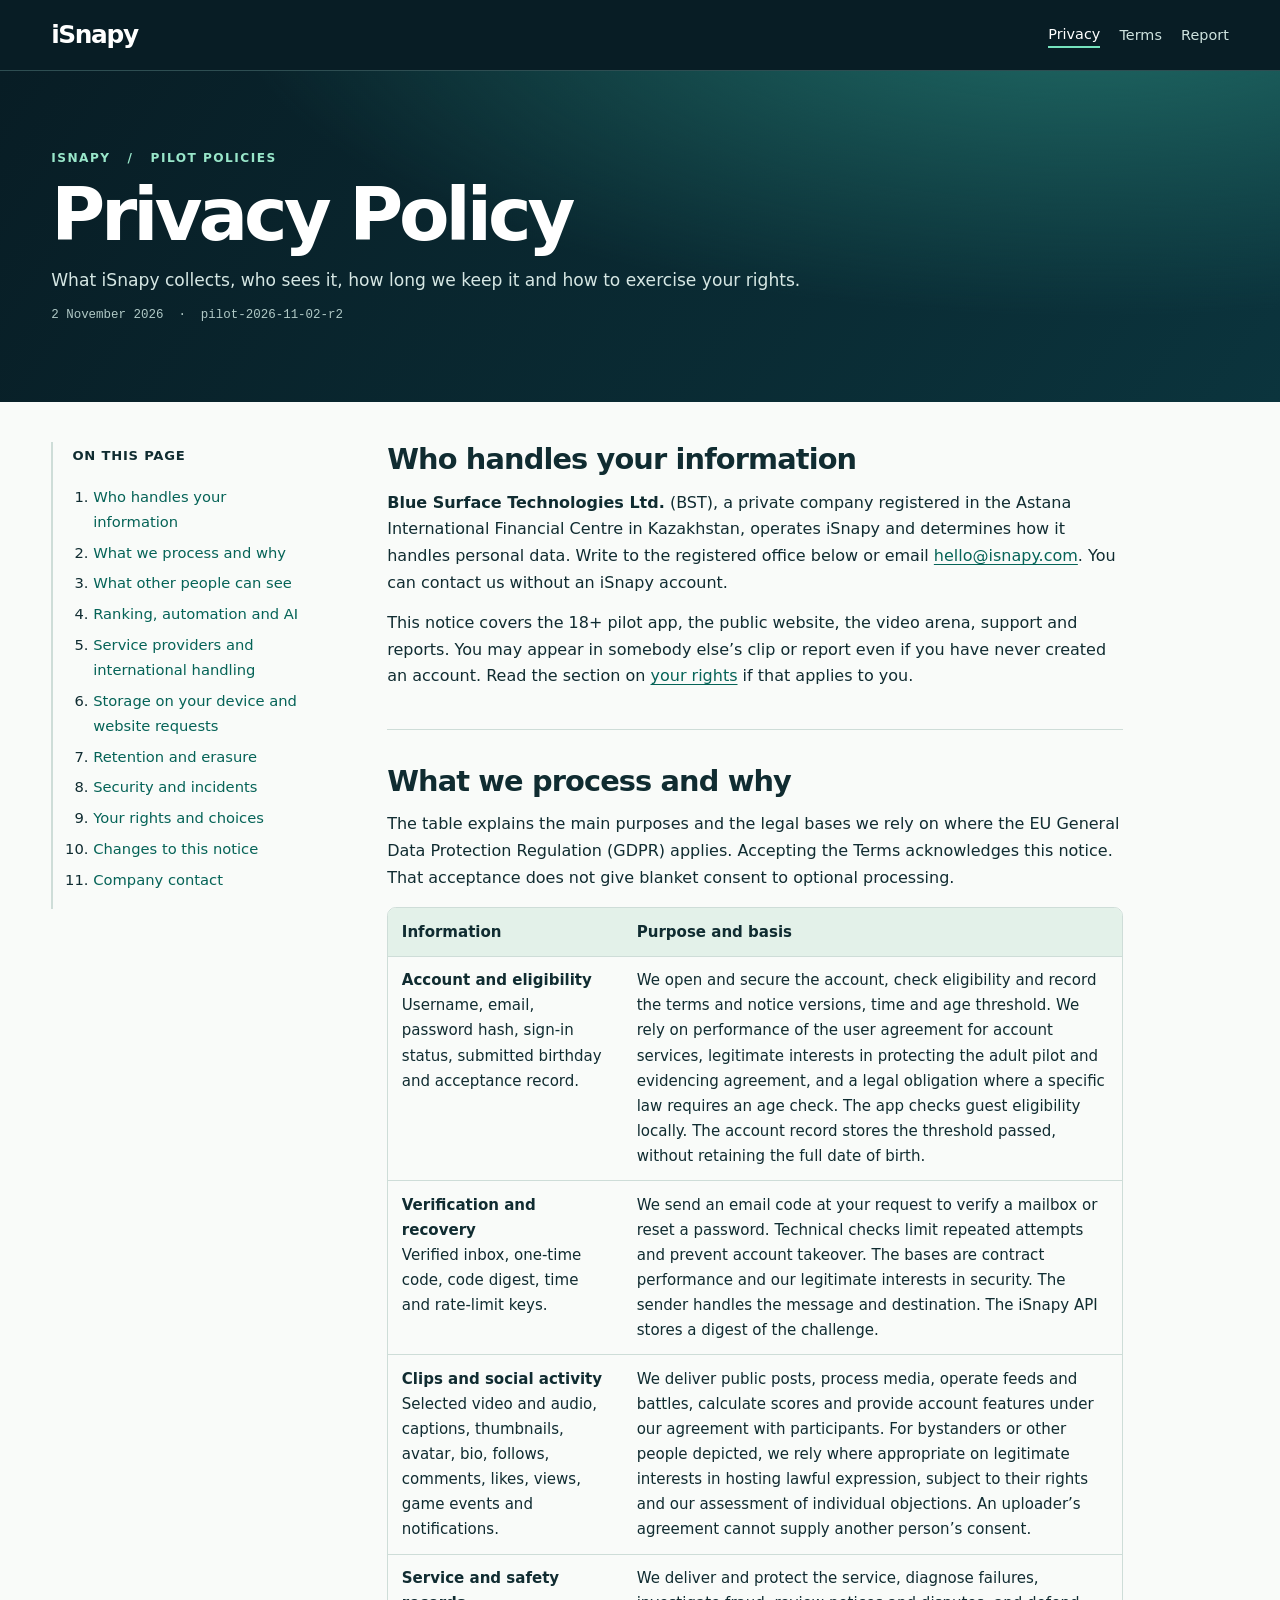
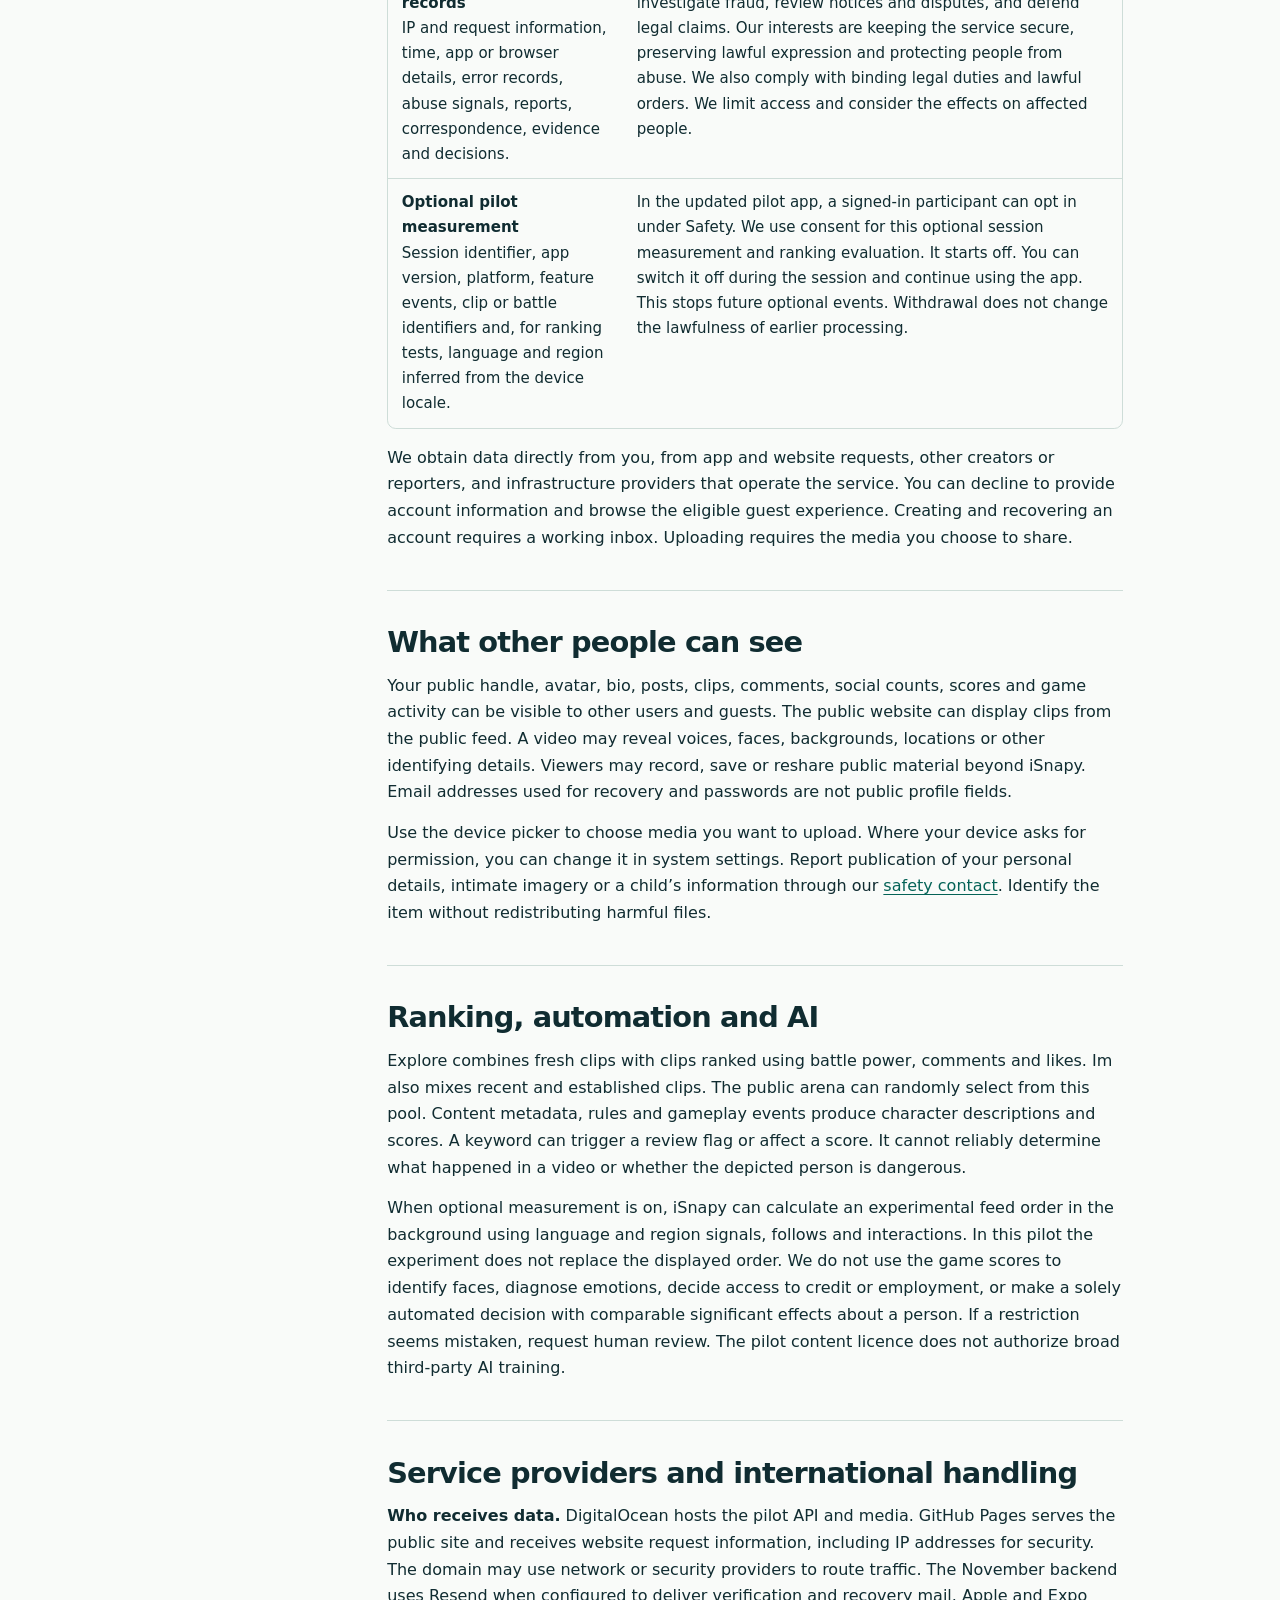
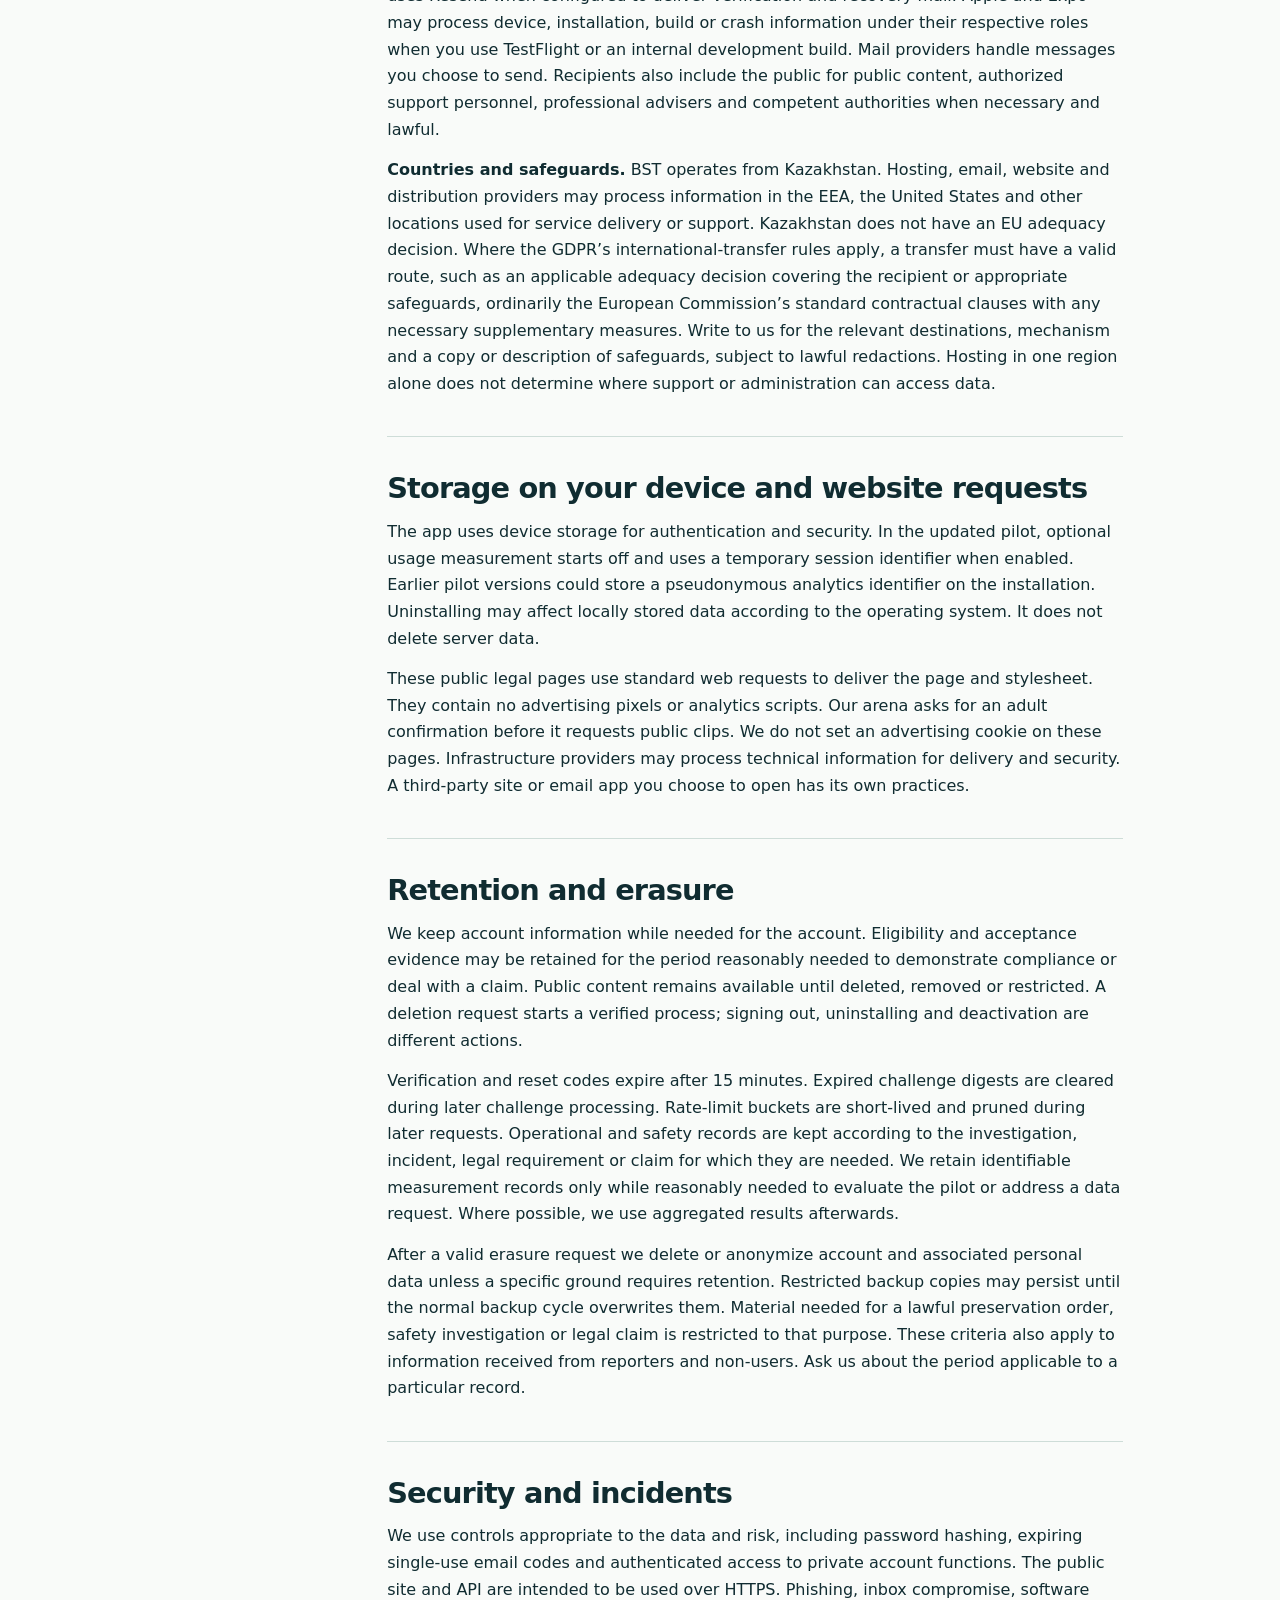
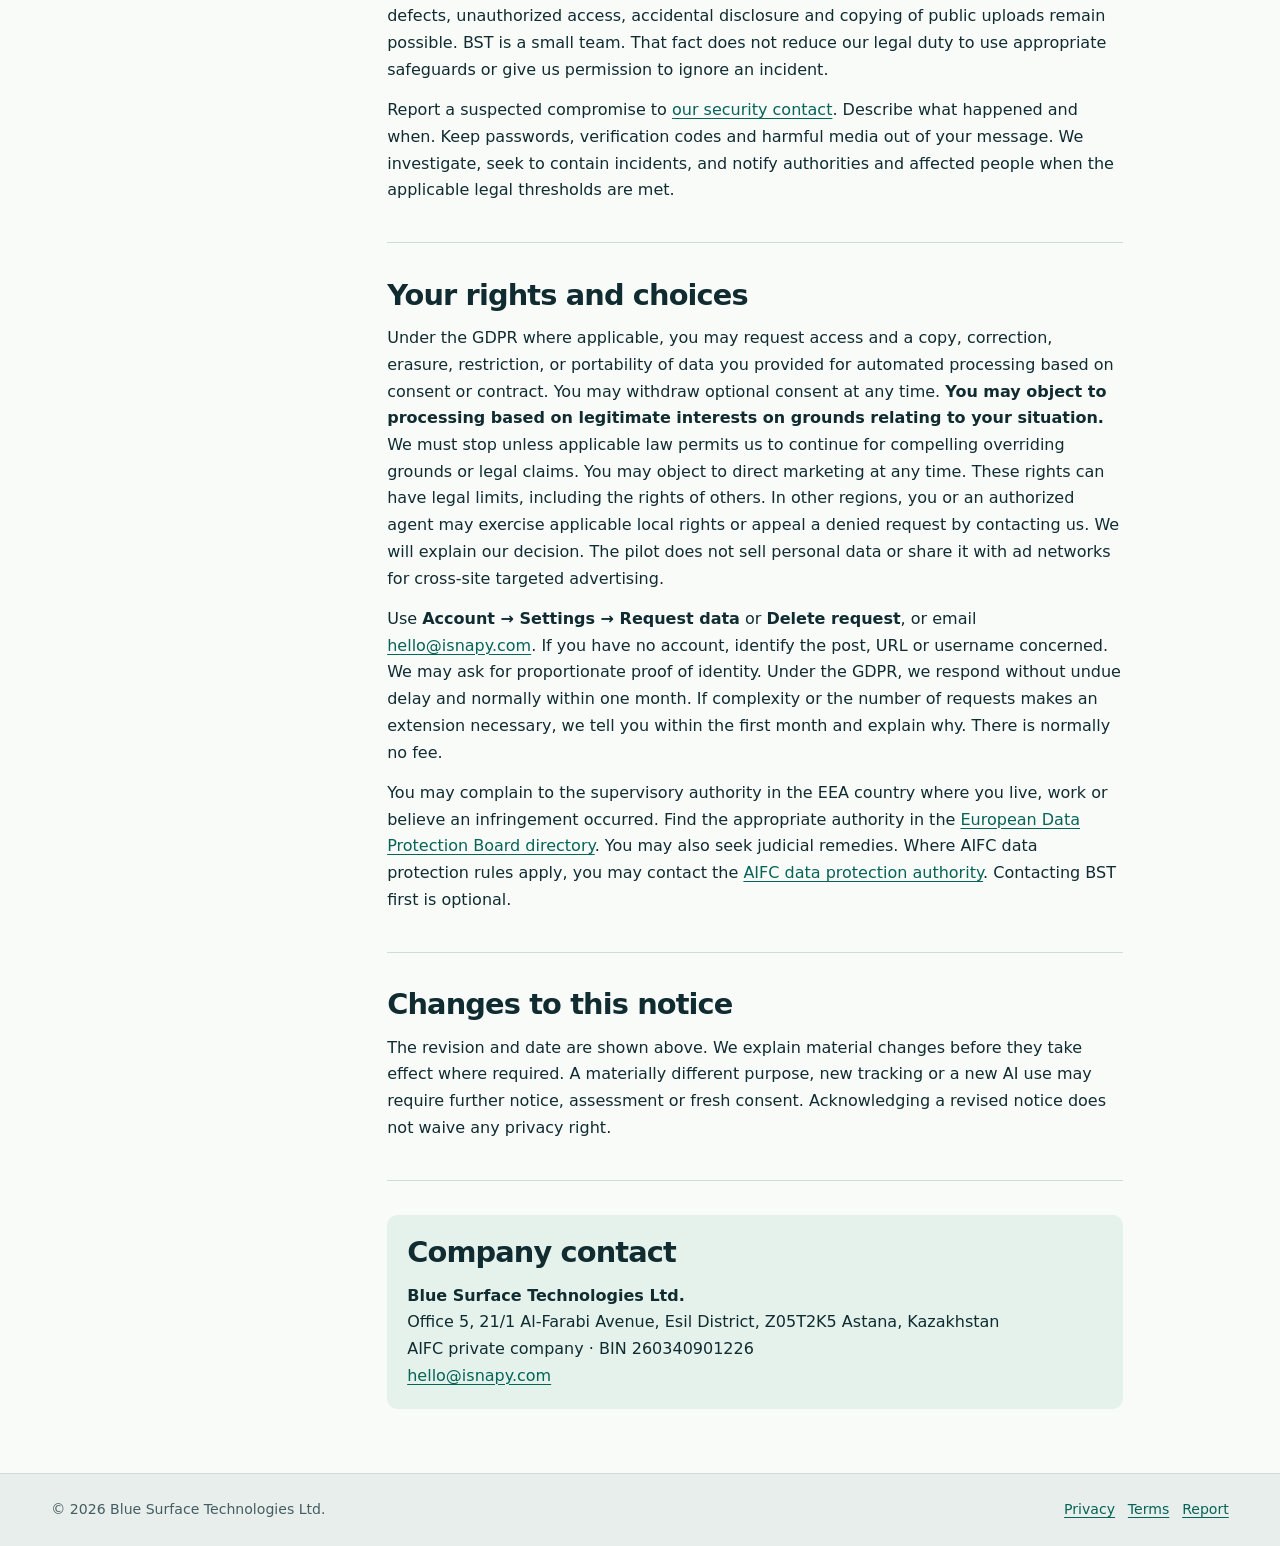
==== privacy.html @ b1e1d37d "Publish iSnapy privacy, terms and reporting pages" ====
<!doctype html>
<html lang="en"><head><meta charset="utf-8"><meta name="viewport" content="width=device-width,initial-scale=1"><meta name="theme-color" content="#081d25"><meta name="description" content="What iSnapy collects, who sees it, how long we keep it and how to exercise your rights."><link rel="canonical" href="https://isnapy.com/privacy.html"><link rel="stylesheet" href="legal.css"><title>Privacy Policy · iSnapy</title></head>
<body><a class="skip" href="#document">Skip to document</a><header class="mast"><nav class="nav" aria-label="Main"><a class="word" href="index.html">iSnapy</a><span class="navlinks"><a href="privacy.html" aria-current="page">Privacy</a><a href="terms.html">Terms</a><a href="safety.html">Report</a></span></nav></header>
<div class="hero"><div class="wrap"><div class="eyebrow">iSnapy &nbsp; / &nbsp; Pilot policies</div><h1>Privacy Policy</h1><p>What iSnapy collects, who sees it, how long we keep it and how to exercise your rights.</p><div class="stamp">2 November 2026 &nbsp;·&nbsp; pilot-2026-11-02-r2</div></div></div>
<main class="wrap layout" id="document"><aside class="toc"><nav aria-label="On this page"><strong>On this page</strong><ol><li><a href="#controller">Who handles your information</a></li><li><a href="#purposes">What we process and why</a></li><li><a href="#visibility">What other people can see</a></li><li><a href="#ranking">Ranking, automation and AI</a></li><li><a href="#transfers">Service providers and international handling</a></li><li><a href="#devices">Storage on your device and website requests</a></li><li><a href="#retention">Retention and erasure</a></li><li><a href="#security">Security and incidents</a></li><li><a href="#rights">Your rights and choices</a></li><li><a href="#changes">Changes to this notice</a></li><li><a href="#contact">Company contact</a></li></ol></nav></aside>
<article><section id="controller"><h2>Who handles your information</h2>
<p><strong>Blue Surface Technologies Ltd.</strong> (BST), a private company registered in the Astana International Financial Centre in Kazakhstan, operates iSnapy and determines how it handles personal data. Write to the registered office below or email <a href="mailto:hello@isnapy.com?subject=iSnapy%20privacy">hello@isnapy.com</a>. You can contact us without an iSnapy account.</p>
<p>This notice covers the 18+ pilot app, the public website, the video arena, support and reports. You may appear in somebody else’s clip or report even if you have never created an account. Read the section on <a href="#rights">your rights</a> if that applies to you.</p>
</section>
<section id="purposes"><h2>What we process and why</h2>
<p>The table explains the main purposes and the legal bases we rely on where the EU General Data Protection Regulation (GDPR) applies. Accepting the Terms acknowledges this notice. That acceptance does not give blanket consent to optional processing.</p>
<div class="table-scroll" tabindex="0" role="region" aria-label="Purposes and legal bases"><table><thead><tr><th>Information</th><th>Purpose and basis</th></tr></thead><tbody>
<tr><td><strong>Account and eligibility</strong><br>Username, email, password hash, sign-in status, submitted birthday and acceptance record.</td><td>We open and secure the account, check eligibility and record the terms and notice versions, time and age threshold. We rely on performance of the user agreement for account services, legitimate interests in protecting the adult pilot and evidencing agreement, and a legal obligation where a specific law requires an age check. The app checks guest eligibility locally. The account record stores the threshold passed, without retaining the full date of birth.</td></tr>
<tr><td><strong>Verification and recovery</strong><br>Verified inbox, one-time code, code digest, time and rate-limit keys.</td><td>We send an email code at your request to verify a mailbox or reset a password. Technical checks limit repeated attempts and prevent account takeover. The bases are contract performance and our legitimate interests in security. The sender handles the message and destination. The iSnapy API stores a digest of the challenge.</td></tr>
<tr><td><strong>Clips and social activity</strong><br>Selected video and audio, captions, thumbnails, avatar, bio, follows, comments, likes, views, game events and notifications.</td><td>We deliver public posts, process media, operate feeds and battles, calculate scores and provide account features under our agreement with participants. For bystanders or other people depicted, we rely where appropriate on legitimate interests in hosting lawful expression, subject to their rights and our assessment of individual objections. An uploader’s agreement cannot supply another person’s consent.</td></tr>
<tr><td><strong>Service and safety records</strong><br>IP and request information, time, app or browser details, error records, abuse signals, reports, correspondence, evidence and decisions.</td><td>We deliver and protect the service, diagnose failures, investigate fraud, review notices and disputes, and defend legal claims. Our interests are keeping the service secure, preserving lawful expression and protecting people from abuse. We also comply with binding legal duties and lawful orders. We limit access and consider the effects on affected people.</td></tr>
<tr><td><strong>Optional pilot measurement</strong><br>Session identifier, app version, platform, feature events, clip or battle identifiers and, for ranking tests, language and region inferred from the device locale.</td><td>In the updated pilot app, a signed-in participant can opt in under Safety. We use consent for this optional session measurement and ranking evaluation. It starts off. You can switch it off during the session and continue using the app. This stops future optional events. Withdrawal does not change the lawfulness of earlier processing.</td></tr>
</tbody></table></div>
<p>We obtain data directly from you, from app and website requests, other creators or reporters, and infrastructure providers that operate the service. You can decline to provide account information and browse the eligible guest experience. Creating and recovering an account requires a working inbox. Uploading requires the media you choose to share.</p>
</section>
<section id="visibility"><h2>What other people can see</h2>
<p>Your public handle, avatar, bio, posts, clips, comments, social counts, scores and game activity can be visible to other users and guests. The public website can display clips from the public feed. A video may reveal voices, faces, backgrounds, locations or other identifying details. Viewers may record, save or reshare public material beyond iSnapy. Email addresses used for recovery and passwords are not public profile fields.</p>
<p>Use the device picker to choose media you want to upload. Where your device asks for permission, you can change it in system settings. Report publication of your personal details, intimate imagery or a child’s information through our <a href="safety.html">safety contact</a>. Identify the item without redistributing harmful files.</p>
</section>
<section id="ranking"><h2>Ranking, automation and AI</h2>
<p>Explore combines fresh clips with clips ranked using battle power, comments and likes. Im also mixes recent and established clips. The public arena can randomly select from this pool. Content metadata, rules and gameplay events produce character descriptions and scores. A keyword can trigger a review flag or affect a score. It cannot reliably determine what happened in a video or whether the depicted person is dangerous.</p>
<p>When optional measurement is on, iSnapy can calculate an experimental feed order in the background using language and region signals, follows and interactions. In this pilot the experiment does not replace the displayed order. We do not use the game scores to identify faces, diagnose emotions, decide access to credit or employment, or make a solely automated decision with comparable significant effects about a person. If a restriction seems mistaken, request human review. The pilot content licence does not authorize broad third-party AI training.</p>
</section>
<section id="transfers"><h2>Service providers and international handling</h2>
<p><strong>Who receives data.</strong> DigitalOcean hosts the pilot API and media. GitHub Pages serves the public site and receives website request information, including IP addresses for security. The domain may use network or security providers to route traffic. The November backend uses Resend when configured to deliver verification and recovery mail. Apple and Expo may process device, installation, build or crash information under their respective roles when you use TestFlight or an internal development build. Mail providers handle messages you choose to send. Recipients also include the public for public content, authorized support personnel, professional advisers and competent authorities when necessary and lawful.</p>
<p><strong>Countries and safeguards.</strong> BST operates from Kazakhstan. Hosting, email, website and distribution providers may process information in the EEA, the United States and other locations used for service delivery or support. Kazakhstan does not have an EU adequacy decision. Where the GDPR’s international-transfer rules apply, a transfer must have a valid route, such as an applicable adequacy decision covering the recipient or appropriate safeguards, ordinarily the European Commission’s standard contractual clauses with any necessary supplementary measures. Write to us for the relevant destinations, mechanism and a copy or description of safeguards, subject to lawful redactions. Hosting in one region alone does not determine where support or administration can access data.</p>
</section>
<section id="devices"><h2>Storage on your device and website requests</h2>
<p>The app uses device storage for authentication and security. In the updated pilot, optional usage measurement starts off and uses a temporary session identifier when enabled. Earlier pilot versions could store a pseudonymous analytics identifier on the installation. Uninstalling may affect locally stored data according to the operating system. It does not delete server data.</p>
<p>These public legal pages use standard web requests to deliver the page and stylesheet. They contain no advertising pixels or analytics scripts. Our arena asks for an adult confirmation before it requests public clips. We do not set an advertising cookie on these pages. Infrastructure providers may process technical information for delivery and security. A third-party site or email app you choose to open has its own practices.</p>
</section>
<section id="retention"><h2>Retention and erasure</h2>
<p>We keep account information while needed for the account. Eligibility and acceptance evidence may be retained for the period reasonably needed to demonstrate compliance or deal with a claim. Public content remains available until deleted, removed or restricted. A deletion request starts a verified process; signing out, uninstalling and deactivation are different actions.</p>
<p>Verification and reset codes expire after 15 minutes. Expired challenge digests are cleared during later challenge processing. Rate-limit buckets are short-lived and pruned during later requests. Operational and safety records are kept according to the investigation, incident, legal requirement or claim for which they are needed. We retain identifiable measurement records only while reasonably needed to evaluate the pilot or address a data request. Where possible, we use aggregated results afterwards.</p>
<p>After a valid erasure request we delete or anonymize account and associated personal data unless a specific ground requires retention. Restricted backup copies may persist until the normal backup cycle overwrites them. Material needed for a lawful preservation order, safety investigation or legal claim is restricted to that purpose. These criteria also apply to information received from reporters and non-users. Ask us about the period applicable to a particular record.</p>
</section>
<section id="security"><h2>Security and incidents</h2>
<p>We use controls appropriate to the data and risk, including password hashing, expiring single-use email codes and authenticated access to private account functions. The public site and API are intended to be used over HTTPS. Phishing, inbox compromise, software defects, unauthorized access, accidental disclosure and copying of public uploads remain possible. BST is a small team. That fact does not reduce our legal duty to use appropriate safeguards or give us permission to ignore an incident.</p>
<p>Report a suspected compromise to <a href="mailto:hello@isnapy.com?subject=iSnapy%20security%20incident">our security contact</a>. Describe what happened and when. Keep passwords, verification codes and harmful media out of your message. We investigate, seek to contain incidents, and notify authorities and affected people when the applicable legal thresholds are met.</p>
</section>
<section id="rights"><h2>Your rights and choices</h2>
<p>Under the GDPR where applicable, you may request access and a copy, correction, erasure, restriction, or portability of data you provided for automated processing based on consent or contract. You may withdraw optional consent at any time. <strong>You may object to processing based on legitimate interests on grounds relating to your situation.</strong> We must stop unless applicable law permits us to continue for compelling overriding grounds or legal claims. You may object to direct marketing at any time. These rights can have legal limits, including the rights of others. In other regions, you or an authorized agent may exercise applicable local rights or appeal a denied request by contacting us. We will explain our decision. The pilot does not sell personal data or share it with ad networks for cross-site targeted advertising.</p>
<p>Use <strong>Account → Settings → Request data</strong> or <strong>Delete request</strong>, or email <a href="mailto:hello@isnapy.com?subject=iSnapy%20data%20rights">hello@isnapy.com</a>. If you have no account, identify the post, URL or username concerned. We may ask for proportionate proof of identity. Under the GDPR, we respond without undue delay and normally within one month. If complexity or the number of requests makes an extension necessary, we tell you within the first month and explain why. There is normally no fee.</p>
<p>You may complain to the supervisory authority in the EEA country where you live, work or believe an infringement occurred. Find the appropriate authority in the <a href="https://www.edpb.europa.eu/about-edpb/about-edpb/members_en">European Data Protection Board directory</a>. You may also seek judicial remedies. Where AIFC data protection rules apply, you may contact the <a href="https://aifc.kz/legal-framework/aifc-data-protection-regulations/">AIFC data protection authority</a>. Contacting BST first is optional.</p>
</section>
<section id="changes"><h2>Changes to this notice</h2>
<p>The revision and date are shown above. We explain material changes before they take effect where required. A materially different purpose, new tracking or a new AI use may require further notice, assessment or fresh consent. Acknowledging a revised notice does not waive any privacy right.</p>
</section><div class="contact" id="contact"><h2>Company contact</h2><address><strong>Blue Surface Technologies Ltd.</strong><br>Office 5, 21/1 Al-Farabi Avenue, Esil District, Z05T2K5 Astana, Kazakhstan<br>AIFC private company · BIN 260340901226<br><a href="mailto:hello@isnapy.com">hello@isnapy.com</a></address></div></article></main>
<footer class="foot"><div class="wrap"><span>© 2026 Blue Surface Technologies Ltd.</span><nav aria-label="Legal"><a href="privacy.html" aria-current="page">Privacy</a><a href="terms.html">Terms</a><a href="safety.html">Report</a></nav></div></footer></body></html>
---- legal.css ----
:root{color-scheme:light;--ink:#102c31;--muted:#445d61;--edge:#ceddd8;--sea:#056357;--paper:#f9fbf9}
*{box-sizing:border-box}html{scroll-behavior:smooth;scroll-padding-top:1rem}body{margin:0;background:var(--paper);color:var(--ink);font:1rem/1.67 system-ui,-apple-system,BlinkMacSystemFont,"Segoe UI",sans-serif}a{color:var(--sea);text-decoration-thickness:.08em;text-underline-offset:.18em}a:focus-visible,summary:focus-visible,.table-scroll:focus-visible{outline:3px solid #d76f26;outline-offset:4px}.skip{position:absolute;left:.8rem;top:-6rem;background:white;padding:.5rem;z-index:3}.skip:focus{top:.8rem}.mast{background:#081d25;color:white;border-bottom:1px solid #2e4e52}.nav,.wrap{width:min(74rem,92%);margin:auto}.nav{display:flex;align-items:center;justify-content:space-between;gap:1rem;padding:.9rem 0}.word{font-weight:800;letter-spacing:-.055em;font-size:1.55rem}.nav a,.hero a{color:white;text-decoration:none}.navlinks{display:flex;align-items:center;gap:1.2rem;flex-wrap:wrap}.navlinks a{font-size:.9rem;color:#cee3df}.navlinks a[aria-current=page]{color:white;border-bottom:2px solid #75e3be}.hero{background:radial-gradient(ellipse at 85% -25%,#216e68 0,transparent 56%),linear-gradient(125deg,#081d25,#0b343d);color:white;padding:clamp(2.4rem,6vw,5rem) 0}.eyebrow{font-size:.76rem;font-weight:750;letter-spacing:.12em;text-transform:uppercase;color:#99e7ca}.hero h1{font-size:clamp(2.4rem,6vw,4.6rem);line-height:1.04;letter-spacing:-.055em;margin:.55rem 0 .8rem}.hero p{max-width:47rem;color:#d6e7e4;font-size:1.07rem;margin:.6rem 0}.stamp{font-family:ui-monospace,monospace;font-size:.78rem;color:#b0c9c6}.layout{display:grid;grid-template-columns:minmax(13rem,17rem) minmax(0,46rem);gap:clamp(2rem,5vw,5rem);align-items:start;padding:2.5rem 0 4rem}.toc{position:sticky;top:1rem;max-height:calc(100vh - 2rem);overflow:auto;border-left:2px solid var(--edge);padding:0 1.2rem}.toc strong{font-size:.82rem;letter-spacing:.06em;text-transform:uppercase}.toc ol{padding-left:1.3rem}.toc li{margin:.4rem 0;font-size:.92rem}.toc a{text-decoration:none}.toc a:hover,.nav a:hover{text-decoration:underline}article section{margin:0 0 2.15rem;padding:0 0 1.55rem;border-bottom:1px solid var(--edge)}article h2{font-size:clamp(1.35rem,2.4vw,1.8rem);line-height:1.2;letter-spacing:-.03em;margin:0 0 .8rem}article p{margin:0 0 .85rem}article li{margin:.55rem 0}article ul{padding-left:1.4rem}.table-scroll{overflow:auto;border:1px solid var(--edge);border-radius:.55rem;margin:1rem 0}table{border-collapse:collapse;width:100%;min-width:32rem}th,td{text-align:left;vertical-align:top;padding:.7rem .85rem;border-bottom:1px solid var(--edge);font-size:.94rem}th{background:#e3f1e9}th:first-child{width:32%}tr:last-child td{border-bottom:0}.actionbox,.contact{background:#e4f2eb;padding:1.25rem;border-radius:.65rem}.actionbox{margin:1rem 0}.cta{display:inline-block;background:#0d5149;color:white;padding:.55rem .95rem;border-radius:.42rem;font-weight:650;text-decoration:none}.foot{background:#e8eeeb;border-top:1px solid var(--edge);padding:1.5rem 0;color:var(--muted);font-size:.88rem}.foot .wrap{display:flex;gap:1rem;justify-content:space-between;flex-wrap:wrap}.contact address{font-style:normal}.foot a{white-space:nowrap}.foot a+a{margin-left:.8rem}@media(max-width:800px){.layout{grid-template-columns:minmax(0,1fr);gap:1.8rem;padding-top:1.5rem}.toc{position:static;max-height:none}.toc ol{columns:2;column-gap:1.8rem}.toc li{break-inside:avoid}.nav{align-items:flex-start}.navlinks{gap:.45rem .9rem}.hero{padding:2.2rem 0}}@media(max-width:460px){.toc ol{columns:1}.navlinks a{font-size:.82rem}.navlinks{justify-content:flex-end}.table-scroll{margin-inline:0}}@media(prefers-reduced-motion:reduce){html{scroll-behavior:auto}}@media print{.mast,.toc,.skip,.foot{display:none}.hero{padding:0;background:white;color:black}.hero p,.eyebrow,.stamp{color:black}.layout{display:block}.wrap{width:100%}article section{break-before:auto}.contact,.actionbox{background:white}h2{break-after:avoid}a{color:black}.table-scroll{overflow:visible}table{min-width:0}}
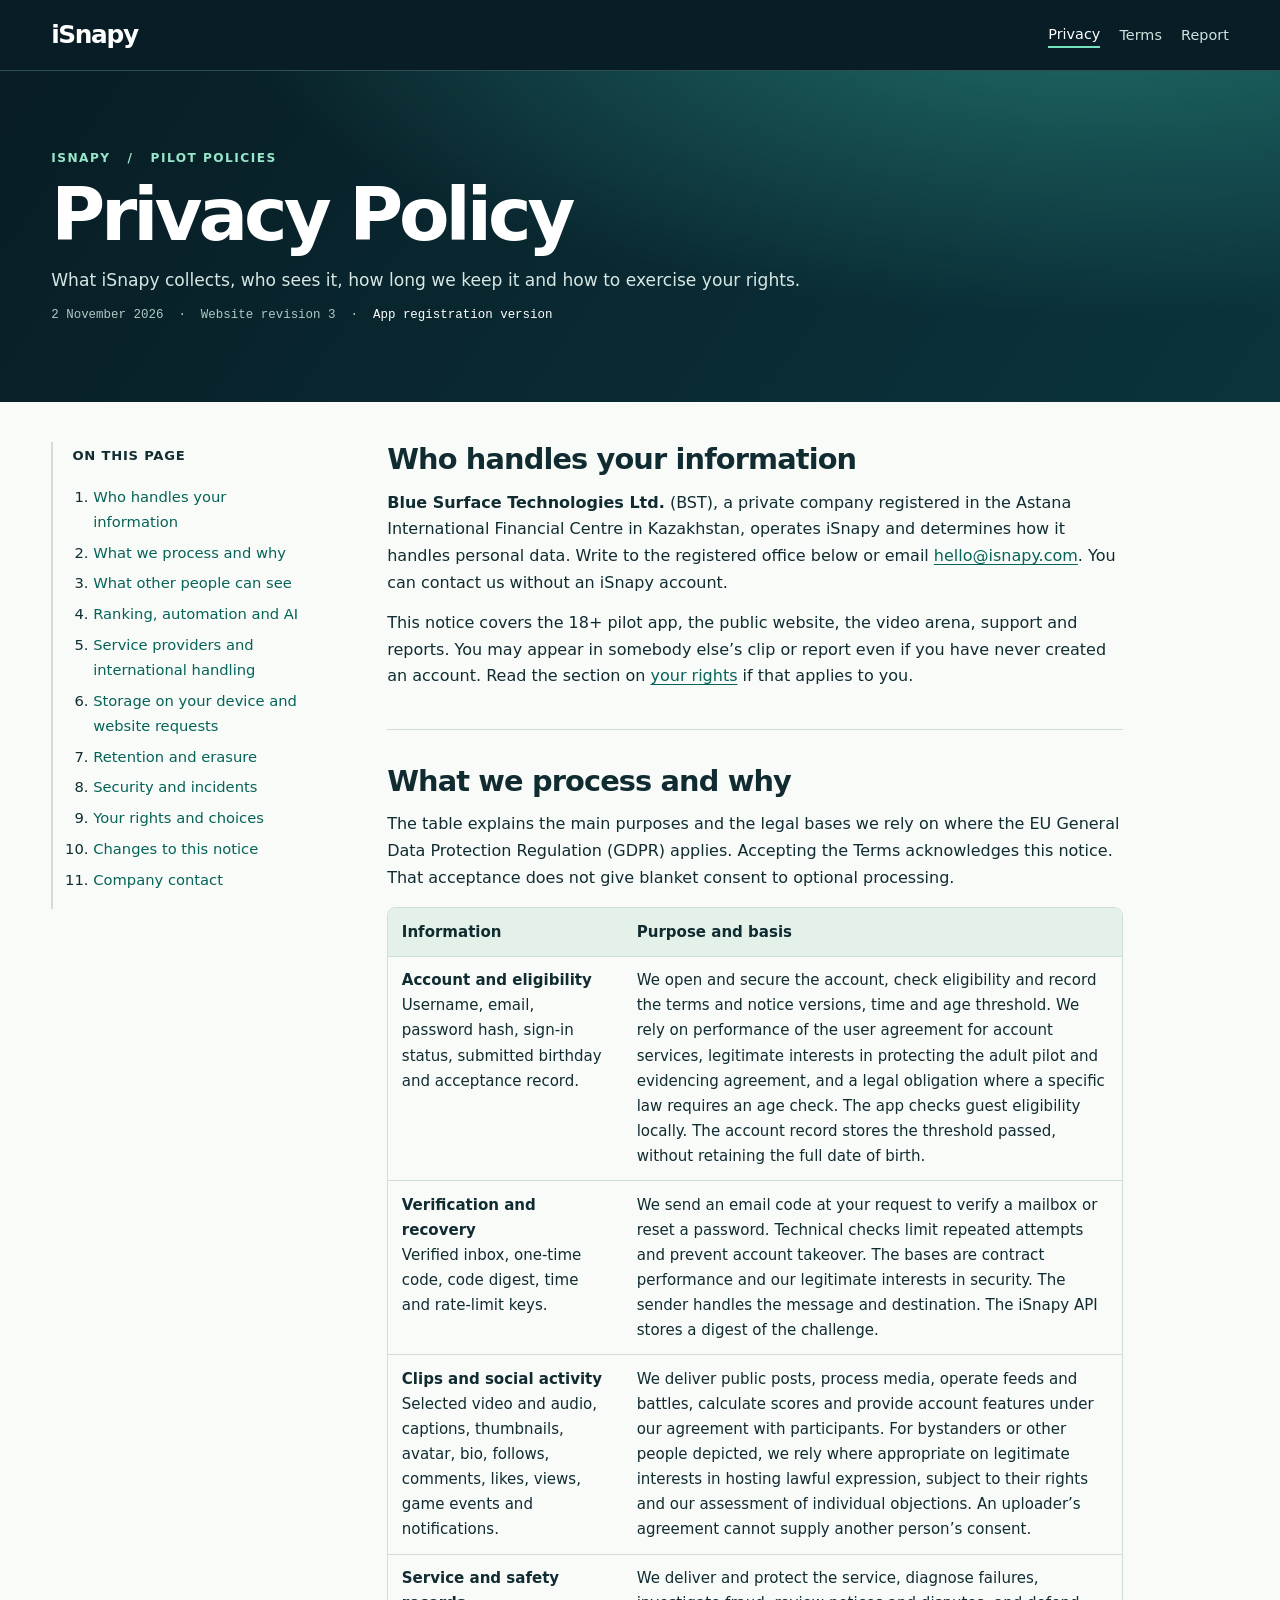
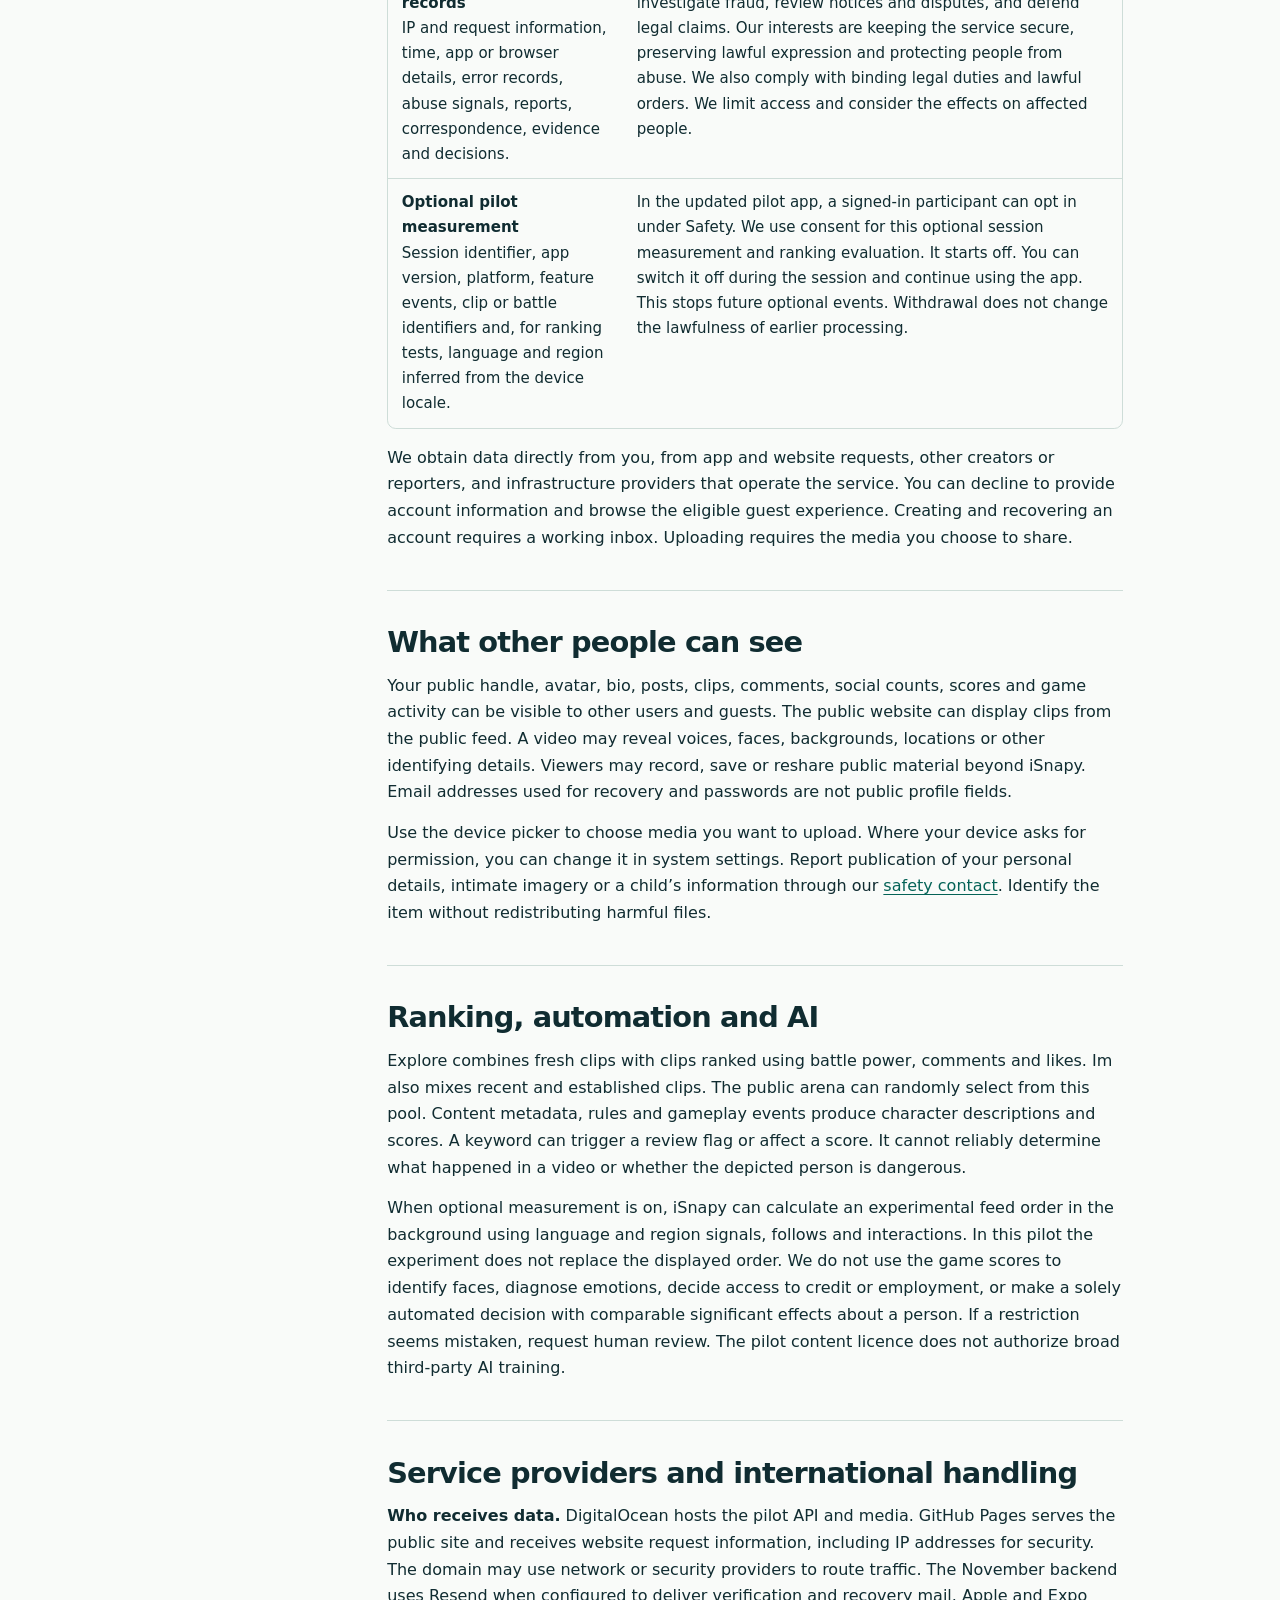
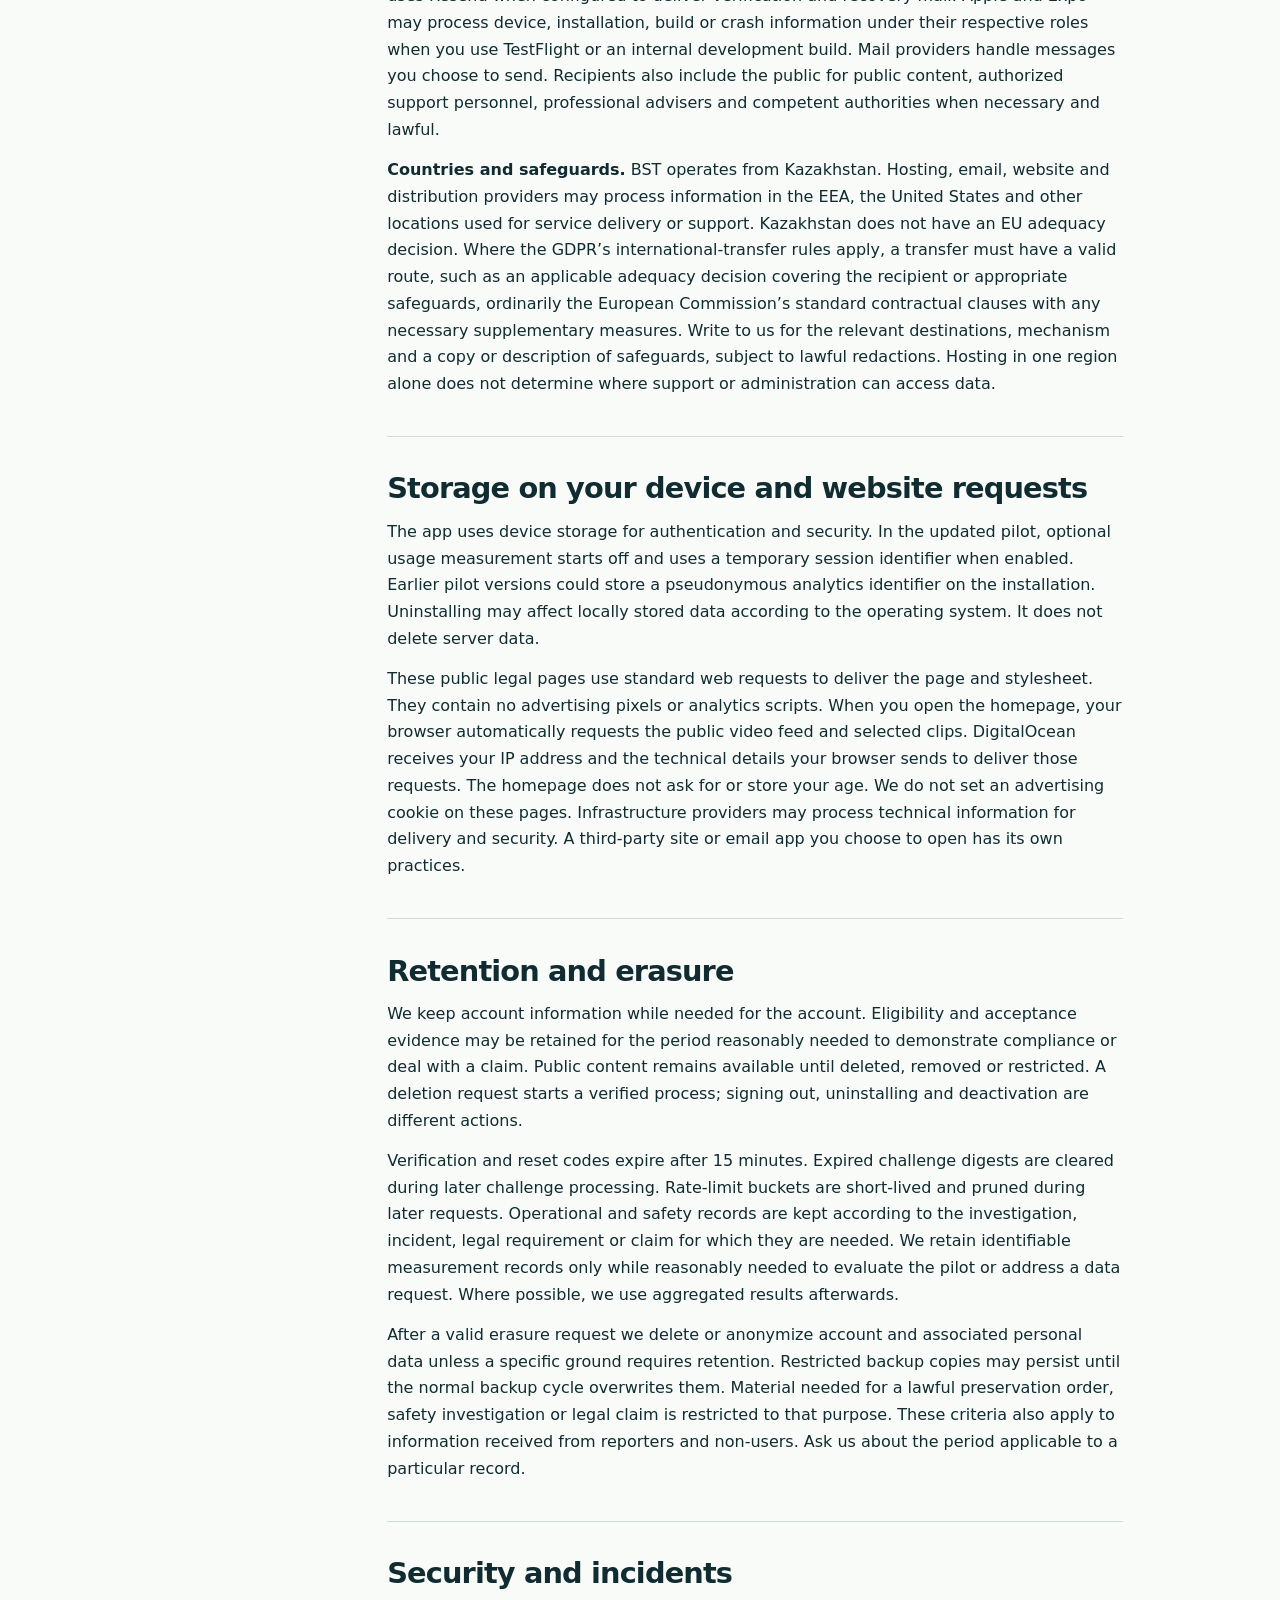
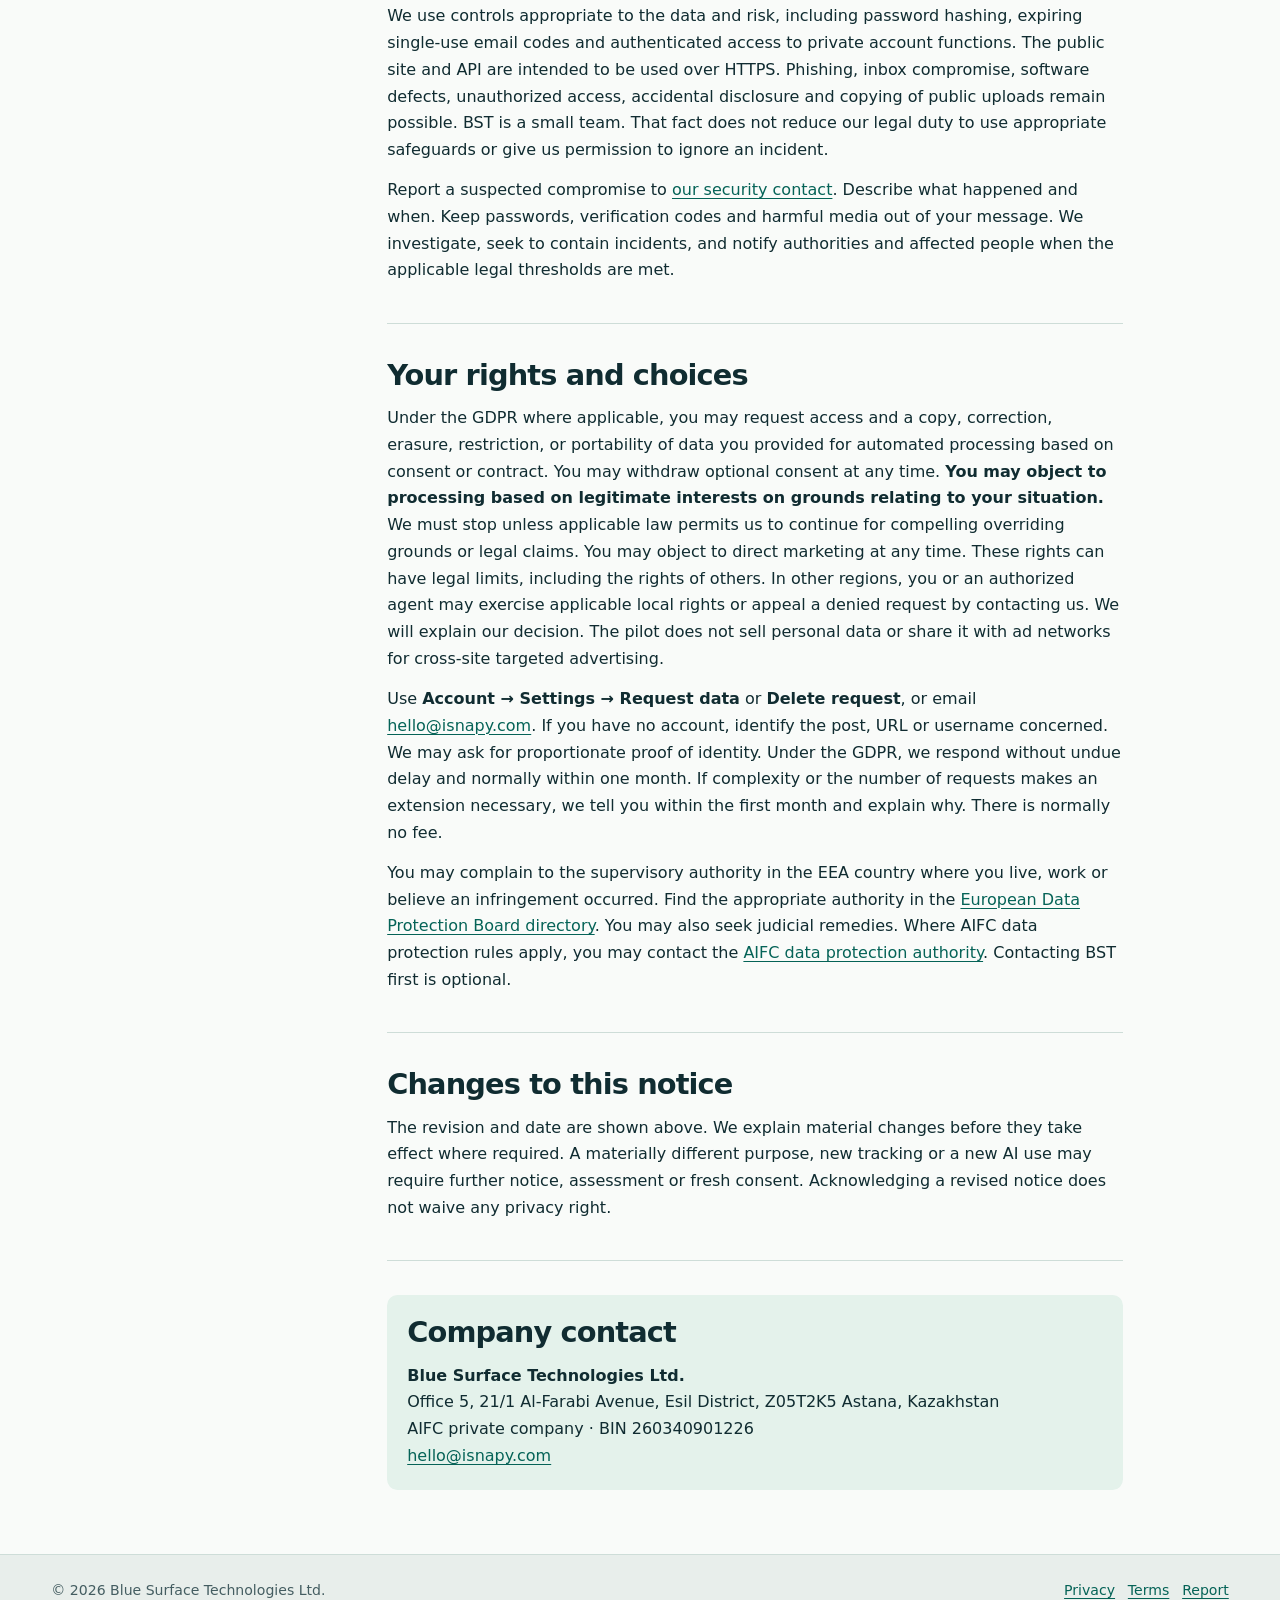
==== commit bb975099: "Autoplay public homepage clips and update website policies" ====
--- a/privacy.html
+++ b/privacy.html
@@ -1,7 +1,7 @@
 <!doctype html>
 <html lang="en"><head><meta charset="utf-8"><meta name="viewport" content="width=device-width,initial-scale=1"><meta name="theme-color" content="#081d25"><meta name="description" content="What iSnapy collects, who sees it, how long we keep it and how to exercise your rights."><link rel="canonical" href="https://isnapy.com/privacy.html"><link rel="stylesheet" href="legal.css"><title>Privacy Policy · iSnapy</title></head>
 <body><a class="skip" href="#document">Skip to document</a><header class="mast"><nav class="nav" aria-label="Main"><a class="word" href="index.html">iSnapy</a><span class="navlinks"><a href="privacy.html" aria-current="page">Privacy</a><a href="terms.html">Terms</a><a href="safety.html">Report</a></span></nav></header>
-<div class="hero"><div class="wrap"><div class="eyebrow">iSnapy &nbsp; / &nbsp; Pilot policies</div><h1>Privacy Policy</h1><p>What iSnapy collects, who sees it, how long we keep it and how to exercise your rights.</p><div class="stamp">2 November 2026 &nbsp;·&nbsp; pilot-2026-11-02-r2</div></div></div>
+<div class="hero"><div class="wrap"><div class="eyebrow">iSnapy &nbsp; / &nbsp; Pilot policies</div><h1>Privacy Policy</h1><p>What iSnapy collects, who sees it, how long we keep it and how to exercise your rights.</p><div class="stamp">2 November 2026 &nbsp;·&nbsp; Website revision 3 &nbsp;·&nbsp; <a href="privacy-2026-11-02-r2.html">App registration version</a></div></div></div>
 <main class="wrap layout" id="document"><aside class="toc"><nav aria-label="On this page"><strong>On this page</strong><ol><li><a href="#controller">Who handles your information</a></li><li><a href="#purposes">What we process and why</a></li><li><a href="#visibility">What other people can see</a></li><li><a href="#ranking">Ranking, automation and AI</a></li><li><a href="#transfers">Service providers and international handling</a></li><li><a href="#devices">Storage on your device and website requests</a></li><li><a href="#retention">Retention and erasure</a></li><li><a href="#security">Security and incidents</a></li><li><a href="#rights">Your rights and choices</a></li><li><a href="#changes">Changes to this notice</a></li><li><a href="#contact">Company contact</a></li></ol></nav></aside>
 <article><section id="controller"><h2>Who handles your information</h2>
 <p><strong>Blue Surface Technologies Ltd.</strong> (BST), a private company registered in the Astana International Financial Centre in Kazakhstan, operates iSnapy and determines how it handles personal data. Write to the registered office below or email <a href="mailto:hello@isnapy.com?subject=iSnapy%20privacy">hello@isnapy.com</a>. You can contact us without an iSnapy account.</p>
@@ -32,7 +32,7 @@
 </section>
 <section id="devices"><h2>Storage on your device and website requests</h2>
 <p>The app uses device storage for authentication and security. In the updated pilot, optional usage measurement starts off and uses a temporary session identifier when enabled. Earlier pilot versions could store a pseudonymous analytics identifier on the installation. Uninstalling may affect locally stored data according to the operating system. It does not delete server data.</p>
-<p>These public legal pages use standard web requests to deliver the page and stylesheet. They contain no advertising pixels or analytics scripts. Our arena asks for an adult confirmation before it requests public clips. We do not set an advertising cookie on these pages. Infrastructure providers may process technical information for delivery and security. A third-party site or email app you choose to open has its own practices.</p>
+<p>These public legal pages use standard web requests to deliver the page and stylesheet. They contain no advertising pixels or analytics scripts. When you open the homepage, your browser automatically requests the public video feed and selected clips. DigitalOcean receives your IP address and the technical details your browser sends to deliver those requests. The homepage does not ask for or store your age. We do not set an advertising cookie on these pages. Infrastructure providers may process technical information for delivery and security. A third-party site or email app you choose to open has its own practices.</p>
 </section>
 <section id="retention"><h2>Retention and erasure</h2>
 <p>We keep account information while needed for the account. Eligibility and acceptance evidence may be retained for the period reasonably needed to demonstrate compliance or deal with a claim. Public content remains available until deleted, removed or restricted. A deletion request starts a verified process; signing out, uninstalling and deactivation are different actions.</p>
